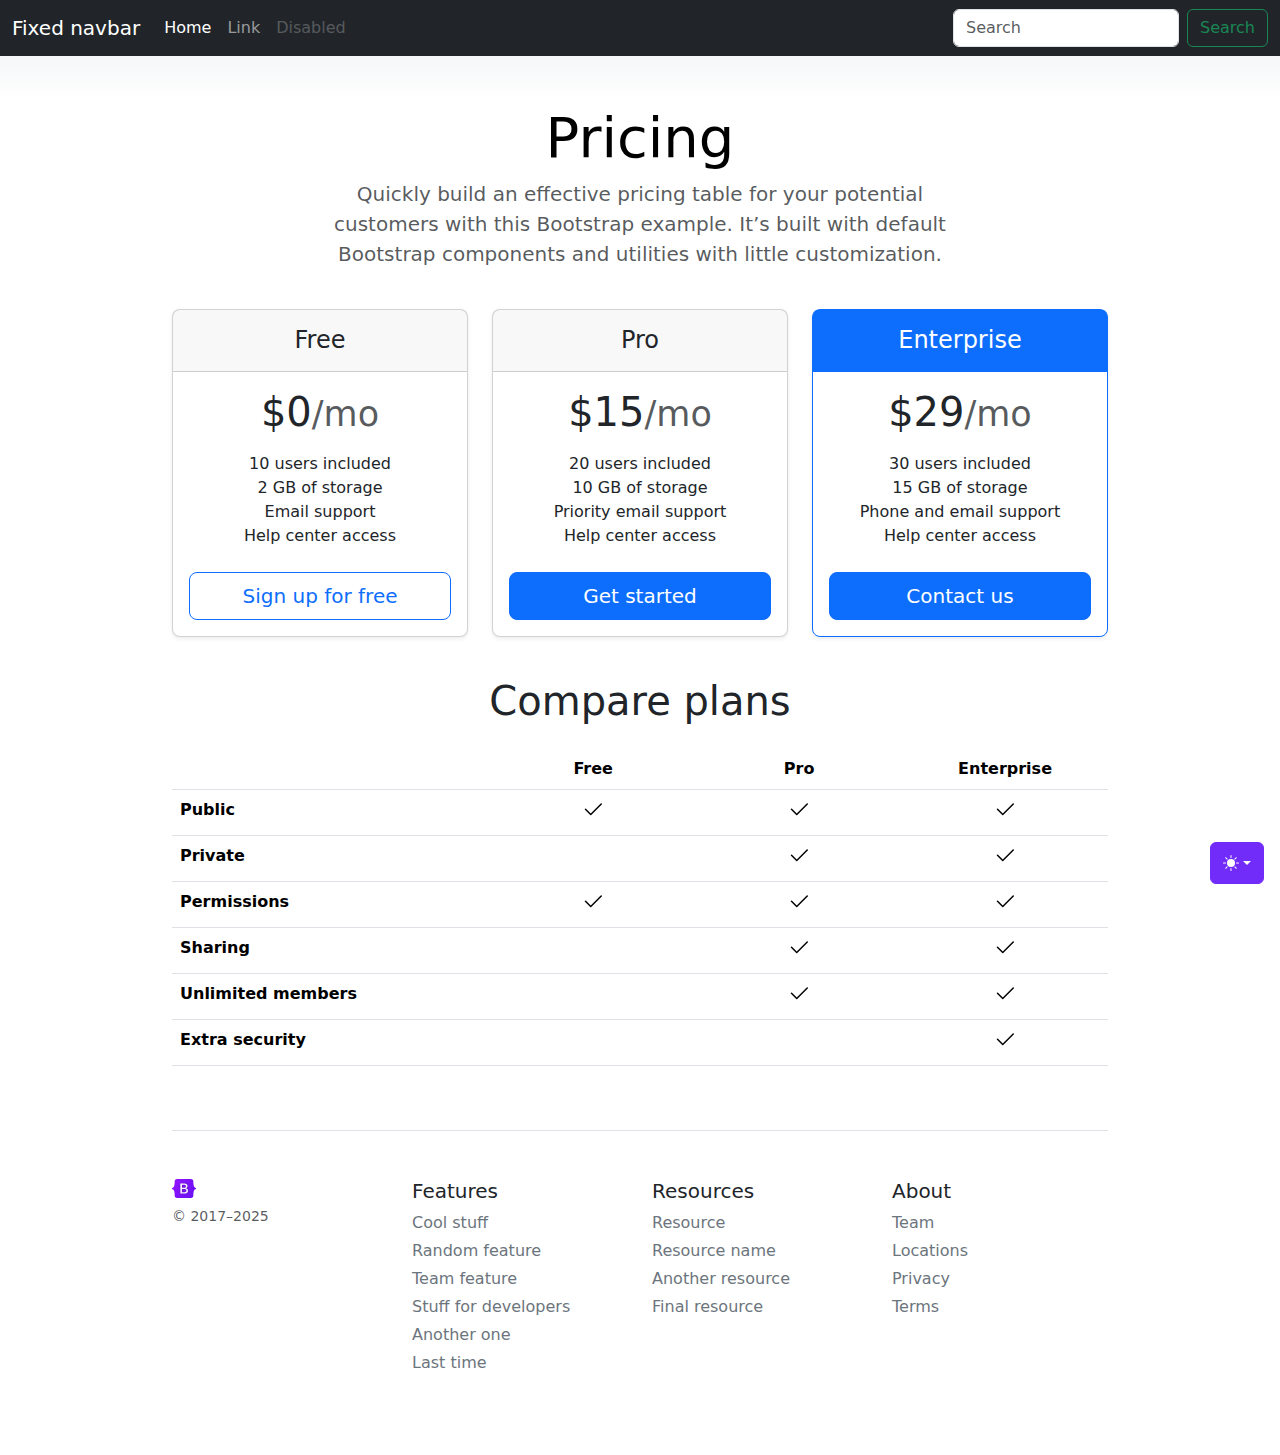
==== index.html @ 5bf4c761 "Commit Inicial" ====
<!DOCTYPE html>
<html lang="es">
<head>
    <meta charset="UTF-8">
    <meta name="viewport" content="width=device-width, initial-scale=1.0">
    <meta http-equiv="refresh" content="0;url=/index/">
    <link rel="stylesheet" href="/assets/css/navbar-fixed.css">
    <link rel="stylesheet" href="/assets/css/pricing.css">
    <title>Redirijiendo...</title>
</head>
<body>
    <p>Si no es redirijido automaticamente, por favor siga este <a href="/index/">link</a>.</p>
</body>
</html>
---- assets/css/navbar-fixed.css ----
/* Show it is fixed to the top */
body {
  min-height: 75rem;
  padding-top: 4.5rem;
}
---- assets/css/pricing.css ----
body {
  background-image: linear-gradient(180deg, var(--bs-secondary-bg), var(--bs-body-bg) 100px, var(--bs-body-bg));
}

.container {
  max-width: 960px;
}

.pricing-header {
  max-width: 700px;
}
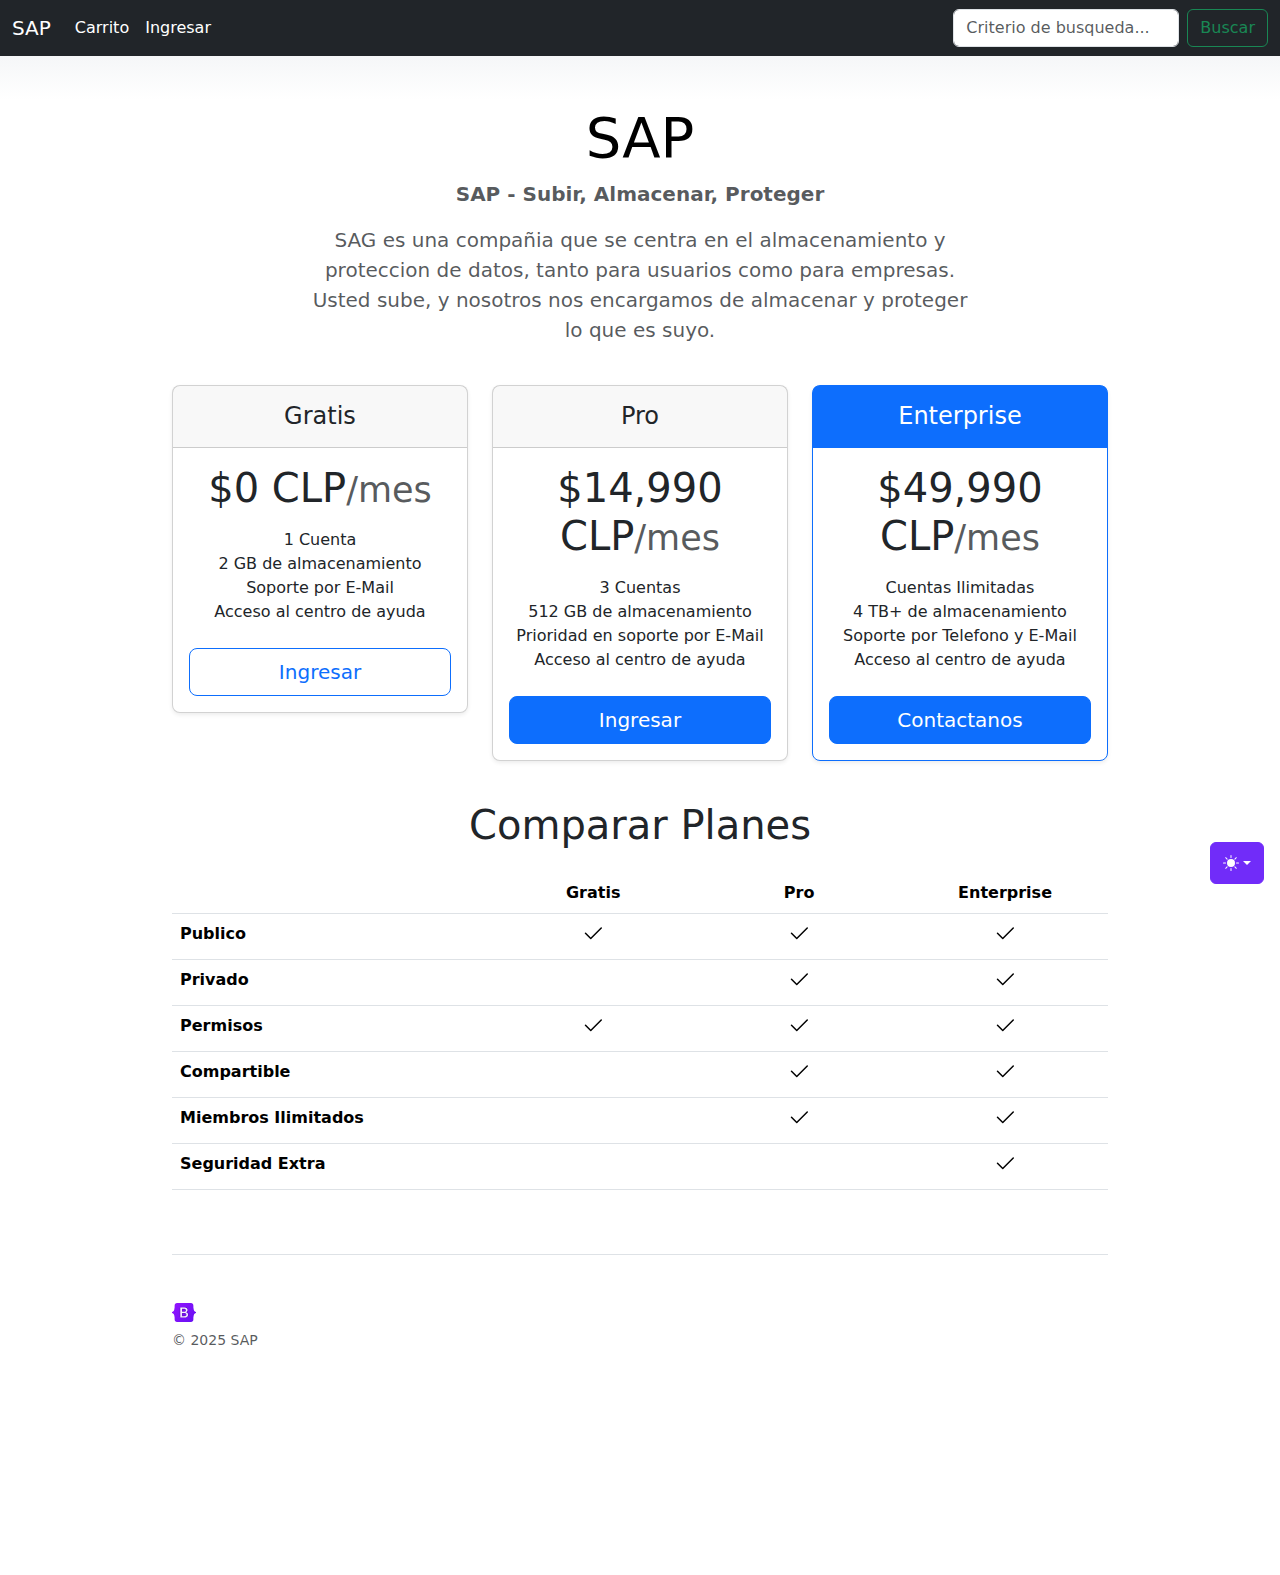
==== commit ec608a00: "Commit Secundario" ====
--- a/index.html
+++ b/index.html
@@ -3,7 +3,7 @@
 <head>
     <meta charset="UTF-8">
     <meta name="viewport" content="width=device-width, initial-scale=1.0">
-    <meta http-equiv="refresh" content="0;url=/index/">
+    <meta http-equiv="refresh" content="0;url=/home/">
     <link rel="stylesheet" href="/assets/css/navbar-fixed.css">
     <link rel="stylesheet" href="/assets/css/pricing.css">
     <title>Redirijiendo...</title>
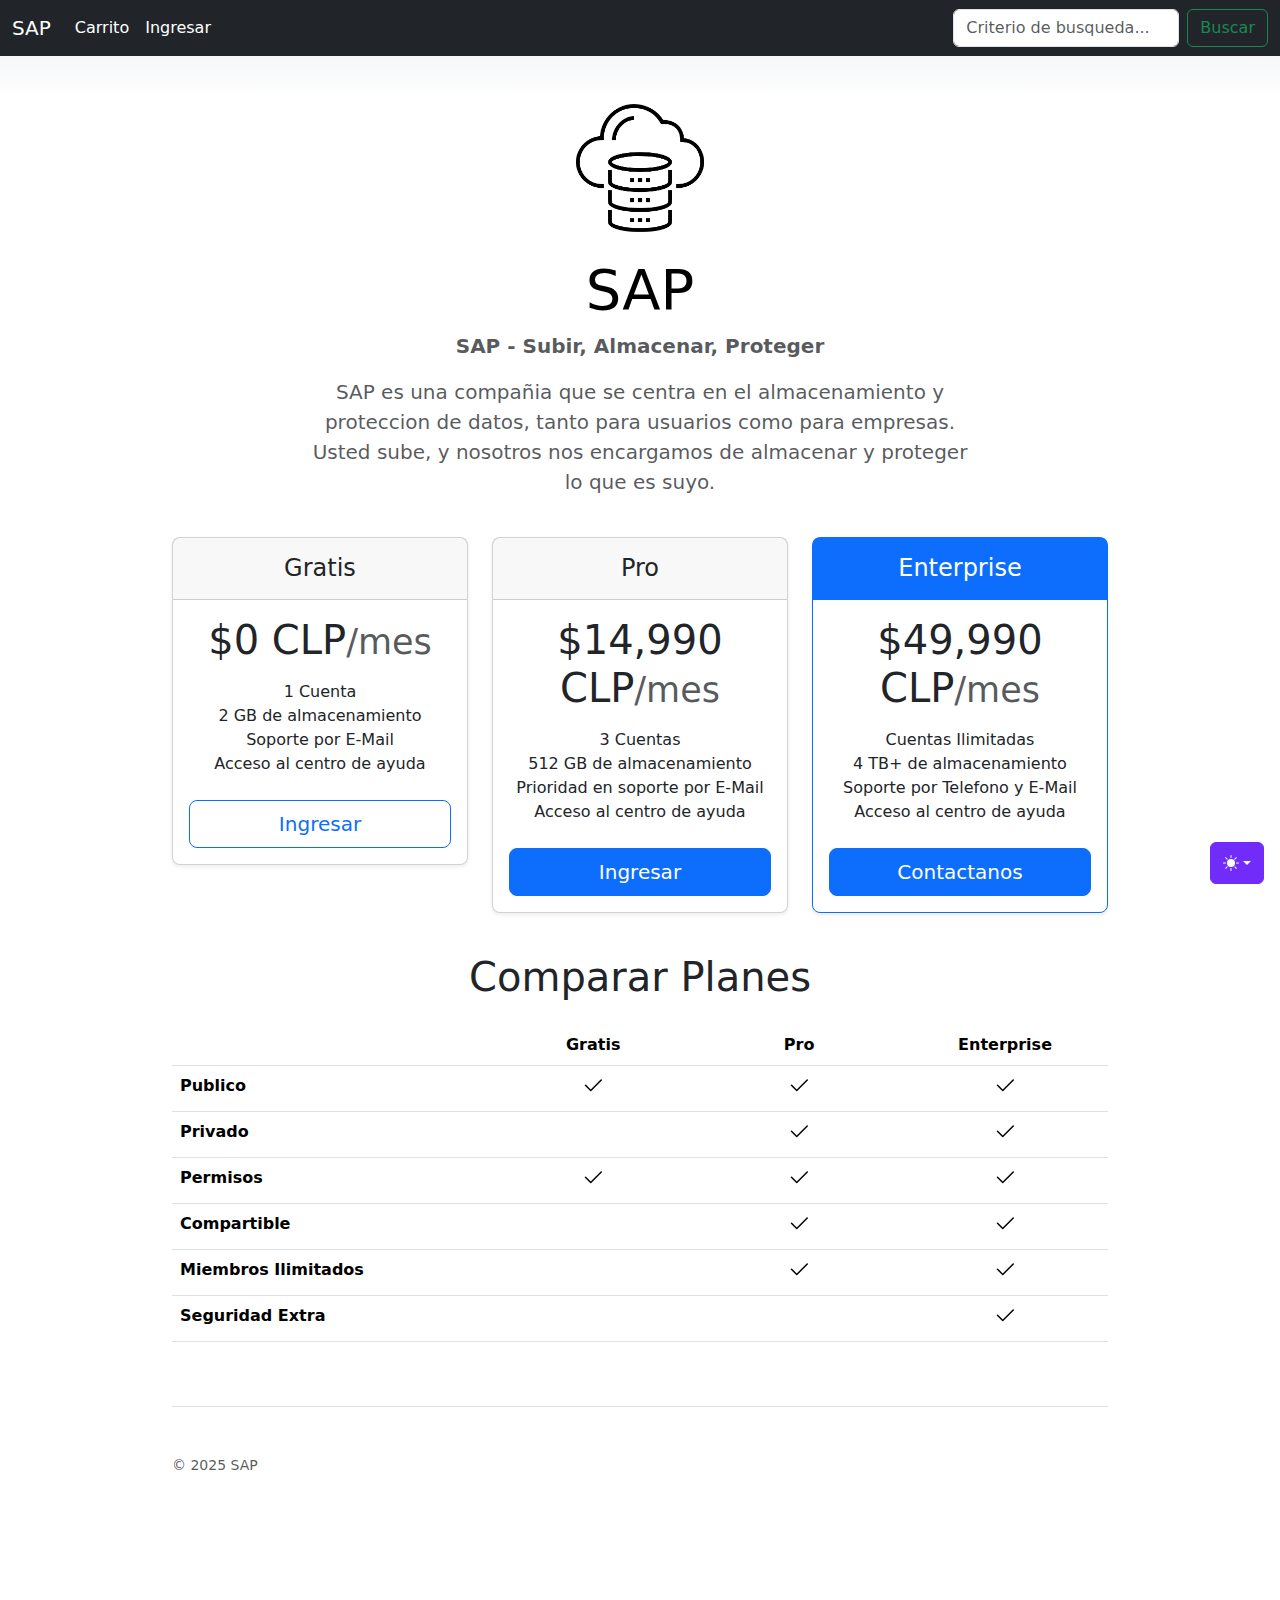
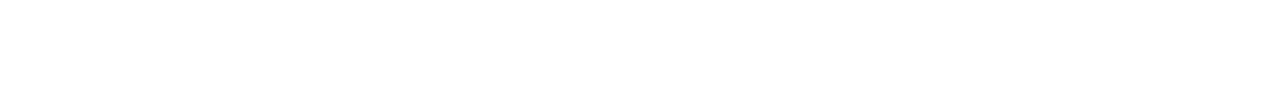
==== commit 980f0ac6: "Commit Final" ====
--- a/index.html
+++ b/index.html
@@ -9,6 +9,6 @@
     <title>Redirijiendo...</title>
 </head>
 <body>
-    <p>Si no es redirijido automaticamente, por favor siga este <a href="/index/">link</a>.</p>
+    <p>Si no es redirijido automaticamente, por favor siga este <a href="/home/">link</a>.</p>
 </body>
 </html>
